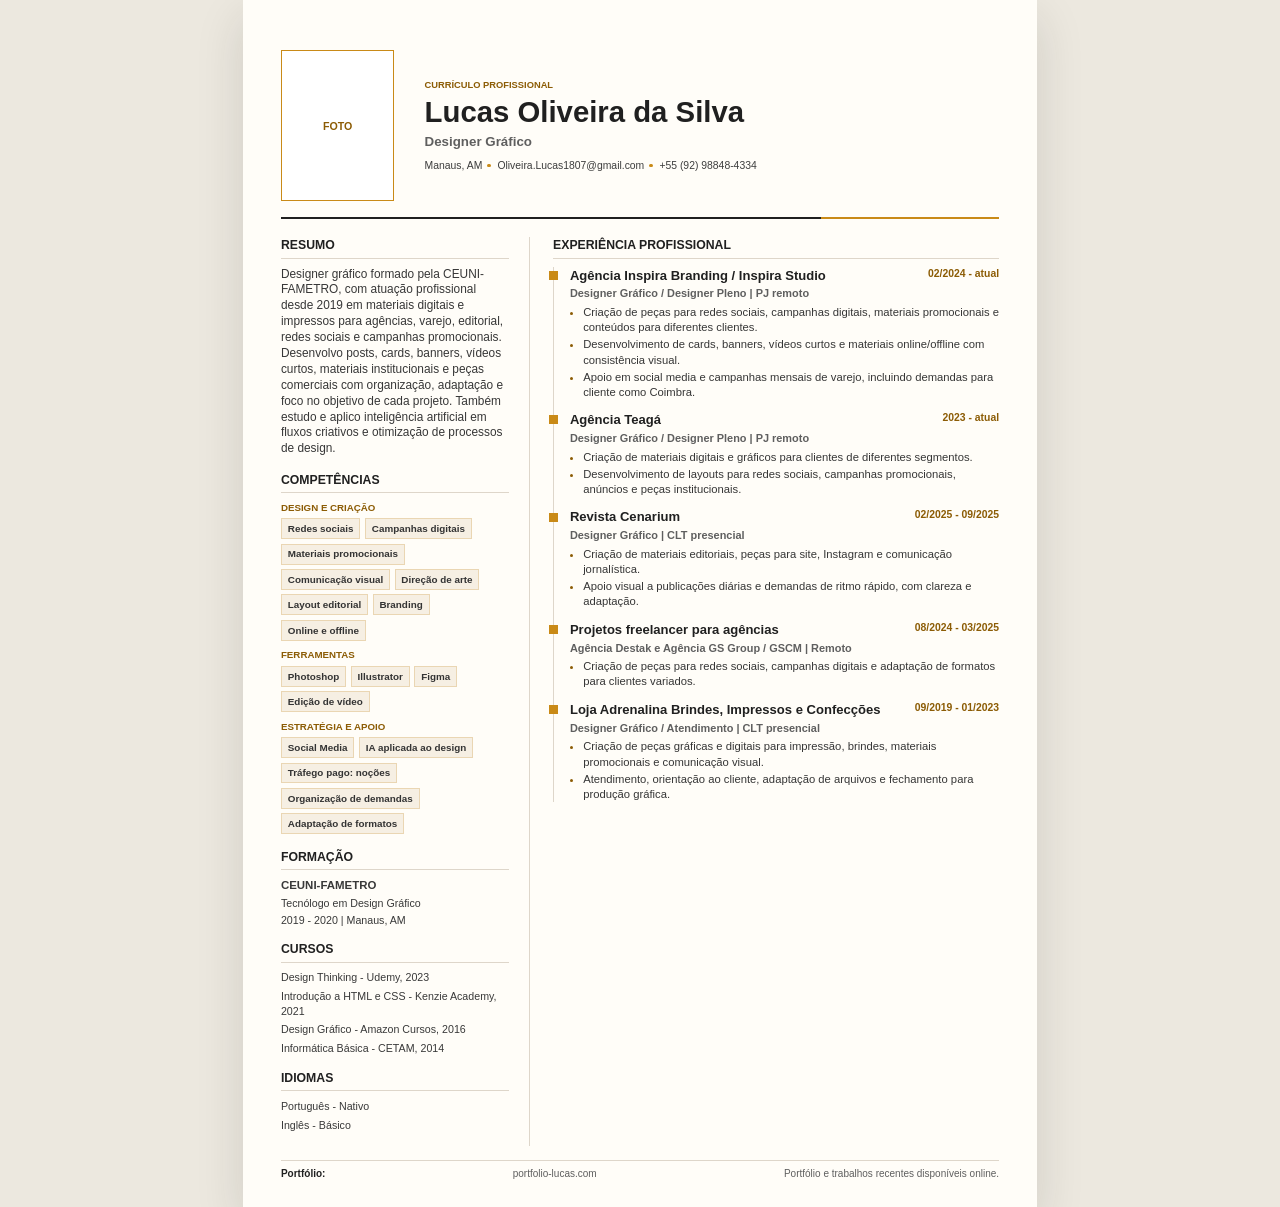
==== index.html @ 4b121ccd "Adicionar curriculo para GitHub Pages" ====
<!DOCTYPE html>
<!-- saved from url=(0108)file:///C:/Users/prov1/Documents/CURRICULO/curriculo/Curr%C3%ADculo%20-%20Lucas%20Oliveira%20da%20Silva.html -->
<html lang="pt-BR"><head><meta http-equiv="Content-Type" content="text/html; charset=UTF-8">
  
  <meta name="viewport" content="width=device-width, initial-scale=1.0">
  <title>Currículo - Lucas Oliveira da Silva</title>
  <link rel="preconnect" href="https://fonts.googleapis.com/">
  <link rel="preconnect" href="https://fonts.gstatic.com/" crossorigin="">
  <link href="./curriculo-lucas-oliveira_files/css2" rel="stylesheet">
  <link rel="stylesheet" href="./curriculo-lucas-oliveira_files/curriculo-lucas-oliveira.css">
</head>
<body>
  <main class="page">
    <header class="hero">
      <div class="photo-frame photo-empty" aria-label="Espaço para foto profissional">
        <img src="./assets/foto-lucas.jpg" alt="Foto profissional de Lucas Oliveira da Silva" onerror="this.style.display=&#39;none&#39;; this.parentElement.classList.add(&#39;photo-empty&#39;);" style="display: none;">
        <span>Foto</span>
      </div>

      <section class="identity" aria-label="Identificação profissional">
        <p class="eyebrow">Currículo profissional</p>
        <h1>Lucas Oliveira da Silva</h1>
        <p class="role">Designer Gráfico</p>
        <ul class="contact-list">
          <li>Manaus, AM</li>
          <li><a href="mailto:Oliveira.Lucas1807@gmail.com">Oliveira.Lucas1807@gmail.com</a></li>
          <li><a href="tel:+5592988484334">+55 (92) 98848-4334</a></li>
        </ul>
      </section>
    </header>

    <div class="content-grid">
      <aside class="sidebar">
        <section class="section">
          <h2>Resumo</h2>
          <p>
            Designer gráfico formado pela CEUNI-FAMETRO, com atuação profissional desde 2019 em materiais digitais e impressos para agências, varejo, editorial, redes sociais e campanhas promocionais. Desenvolvo posts, cards, banners, vídeos curtos, materiais institucionais e peças comerciais com organização, adaptação e foco no objetivo de cada projeto. Também estudo e aplico inteligência artificial em fluxos criativos e otimização de processos de design.
          </p>
        </section>

        <section class="section">
          <h2>Competências</h2>
          <h3>Design e criação</h3>
          <div class="tag-list">
            <span>Redes sociais</span>
            <span>Campanhas digitais</span>
            <span>Materiais promocionais</span>
            <span>Comunicação visual</span>
            <span>Direção de arte</span>
            <span>Layout editorial</span>
            <span>Branding</span>
            <span>Online e offline</span>
          </div>

          <h3>Ferramentas</h3>
          <div class="tag-list">
            <span>Photoshop</span>
            <span>Illustrator</span>
            <span>Figma</span>
            <span>Edição de vídeo</span>
          </div>

          <h3>Estratégia e apoio</h3>
          <div class="tag-list">
            <span>Social Media</span>
            <span>IA aplicada ao design</span>
            <span>Tráfego pago: noções</span>
            <span>Organização de demandas</span>
            <span>Adaptação de formatos</span>
          </div>
        </section>

        <section class="section compact-section">
          <h2>Formação</h2>
          <article class="mini-item">
            <strong>CEUNI-FAMETRO</strong>
            <span>Tecnólogo em Design Gráfico</span>
            <span>2019 - 2020 | Manaus, AM</span>
          </article>
        </section>

        <section class="section compact-section">
          <h2>Cursos</h2>
          <ul class="clean-list">
            <li>Design Thinking - Udemy, 2023</li>
            <li>Introdução a HTML e CSS - Kenzie Academy, 2021</li>
            <li>Design Gráfico - Amazon Cursos, 2016</li>
            <li>Informática Básica - CETAM, 2014</li>
          </ul>
        </section>

        <section class="section compact-section">
          <h2>Idiomas</h2>
          <ul class="clean-list two-column">
            <li>Português - Nativo</li>
            <li>Inglês - Básico</li>
          </ul>
        </section>
      </aside>

      <section class="main-column">
        <section class="section experience-section">
          <h2>Experiência profissional</h2>

          <article class="experience-item">
            <div class="experience-head">
              <div>
                <h3>Agência Inspira Branding / Inspira Studio</h3>
                <p>Designer Gráfico / Designer Pleno | PJ remoto</p>
              </div>
              <span>02/2024 - atual</span>
            </div>
            <ul>
              <li>Criação de peças para redes sociais, campanhas digitais, materiais promocionais e conteúdos para diferentes clientes.</li>
              <li>Desenvolvimento de cards, banners, vídeos curtos e materiais online/offline com consistência visual.</li>
              <li>Apoio em social media e campanhas mensais de varejo, incluindo demandas para cliente como Coimbra.</li>
            </ul>
          </article>

          <article class="experience-item">
            <div class="experience-head">
              <div>
                <h3>Agência Teagá</h3>
                <p>Designer Gráfico / Designer Pleno | PJ remoto</p>
              </div>
              <span>2023 - atual</span>
            </div>
            <ul>
              <li>Criação de materiais digitais e gráficos para clientes de diferentes segmentos.</li>
              <li>Desenvolvimento de layouts para redes sociais, campanhas promocionais, anúncios e peças institucionais.</li>
            </ul>
          </article>

          <article class="experience-item">
            <div class="experience-head">
              <div>
                <h3>Revista Cenarium</h3>
                <p>Designer Gráfico | CLT presencial</p>
              </div>
              <span>02/2025 - 09/2025</span>
            </div>
            <ul>
              <li>Criação de materiais editoriais, peças para site, Instagram e comunicação jornalística.</li>
              <li>Apoio visual a publicações diárias e demandas de ritmo rápido, com clareza e adaptação.</li>
            </ul>
          </article>

          <article class="experience-item">
            <div class="experience-head">
              <div>
                <h3>Projetos freelancer para agências</h3>
                <p>Agência Destak e Agência GS Group / GSCM | Remoto</p>
              </div>
              <span>08/2024 - 03/2025</span>
            </div>
            <ul>
              <li>Criação de peças para redes sociais, campanhas digitais e adaptação de formatos para clientes variados.</li>
            </ul>
          </article>

          <article class="experience-item">
            <div class="experience-head">
              <div>
                <h3>Loja Adrenalina Brindes, Impressos e Confecções</h3>
                <p>Designer Gráfico / Atendimento | CLT presencial</p>
              </div>
              <span>09/2019 - 01/2023</span>
            </div>
            <ul>
              <li>Criação de peças gráficas e digitais para impressão, brindes, materiais promocionais e comunicação visual.</li>
              <li>Atendimento, orientação ao cliente, adaptação de arquivos e fechamento para produção gráfica.</li>
            </ul>
          </article>
        </section>
      </section>
    </div>

    <footer class="footer">
      <strong>Portfólio:</strong> portfolio-lucas.com
      <span>Portfólio e trabalhos recentes disponíveis online.</span>
    </footer>
  </main>


</body></html>
---- curriculo-lucas-oliveira_files/curriculo-lucas-oliveira.css ----
:root {
  --paper: #fffdf8;
  --ink: #202020;
  --muted: #5f5f5f;
  --soft: #eee7dc;
  --line: #ded6ca;
  --accent: #c98a17;
  --accent-dark: #8c5c05;
  --tag: #f6efe3;
  --white: #ffffff;
}

* {
  box-sizing: border-box;
}

html {
  background: #ece8df;
}

body {
  margin: 0;
  color: var(--ink);
  font-family: "Inter", Arial, Helvetica, sans-serif;
  font-size: 8.9pt;
  line-height: 1.34;
  -webkit-print-color-adjust: exact;
  print-color-adjust: exact;
}

a {
  color: inherit;
  text-decoration: none;
}

.page {
  width: 210mm;
  min-height: 297mm;
  margin: 0 auto;
  padding: 8.5mm 10mm 7mm;
  background: var(--paper);
  box-shadow: 0 18px 45px rgba(32, 32, 32, 0.14);
}

.hero {
  display: grid;
  grid-template-columns: 32mm 1fr;
  gap: 6mm;
  align-items: center;
  padding: 4.8mm 0 4.2mm;
  border-bottom: 2px solid var(--ink);
  position: relative;
}

.hero::after {
  content: "";
  position: absolute;
  right: 0;
  bottom: -2px;
  width: 47mm;
  height: 2px;
  background: var(--accent);
}

.photo-frame {
  width: 30mm;
  height: 40mm;
  border: 1.5px solid var(--accent);
  background: var(--white);
  display: grid;
  place-items: center;
  overflow: hidden;
}

.photo-frame img {
  width: 100%;
  height: 100%;
  object-fit: cover;
  display: block;
}

.photo-frame span {
  display: none;
  color: var(--accent-dark);
  font-family: "Montserrat", Arial, sans-serif;
  font-size: 8pt;
  font-weight: 700;
  text-transform: uppercase;
}

.photo-frame.photo-empty span {
  display: block;
}

.eyebrow {
  margin: 0 0 1.5mm;
  color: var(--accent-dark);
  font-family: "Montserrat", Arial, sans-serif;
  font-size: 7pt;
  font-weight: 700;
  letter-spacing: 0;
  text-transform: uppercase;
}

h1,
h2,
h3 {
  margin: 0;
  font-family: "Montserrat", Arial, Helvetica, sans-serif;
  letter-spacing: 0;
}

h1 {
  font-size: 22pt;
  line-height: 1;
  font-weight: 800;
}

.role {
  margin: 1.6mm 0 2.2mm;
  color: var(--muted);
  font-size: 10pt;
  font-weight: 600;
}

.contact-list {
  display: flex;
  flex-wrap: wrap;
  gap: 1.5mm 4mm;
  margin: 0;
  padding: 0;
  color: #3d3d3d;
  font-size: 7.8pt;
  list-style: none;
}

.contact-list li {
  position: relative;
  white-space: nowrap;
}

.contact-list li:not(:last-child)::after {
  content: "";
  position: absolute;
  top: 50%;
  right: -2.2mm;
  width: 1mm;
  height: 1mm;
  border-radius: 50%;
  background: var(--accent);
  transform: translateY(-50%);
}

.content-grid {
  display: grid;
  grid-template-columns: 66mm 1fr;
  gap: 6mm;
  padding-top: 4.8mm;
}

.sidebar {
  padding-right: 5.5mm;
  border-right: 1px solid var(--line);
}

.section {
  margin-bottom: 3.8mm;
}

.section h2 {
  margin-bottom: 2mm;
  padding-bottom: 1.1mm;
  border-bottom: 1px solid var(--line);
  font-size: 9.2pt;
  font-weight: 800;
  text-transform: uppercase;
}

.section h3 {
  margin: 2mm 0 1.2mm;
  color: var(--accent-dark);
  font-size: 7.3pt;
  font-weight: 800;
  text-transform: uppercase;
}

.section p {
  margin: 0 0 2mm;
  color: #373737;
}

.tag-list {
  display: flex;
  flex-wrap: wrap;
  gap: 1.2mm;
}

.tag-list span,
.highlight-grid span {
  border: 1px solid #ead6b3;
  background: var(--tag);
  color: #333333;
  font-size: 7.4pt;
  font-weight: 600;
  line-height: 1.15;
  padding: 1mm 1.55mm;
}

.mini-item,
.clean-list {
  color: #393939;
  font-size: 8pt;
}

.mini-item {
  display: grid;
  gap: 0.7mm;
}

.mini-item strong {
  font-size: 8.6pt;
}

.clean-list {
  display: grid;
  gap: 1.2mm;
  margin: 0;
  padding: 0;
  list-style: none;
}

.two-column {
  grid-template-columns: 1fr;
}

.experience-section {
  margin-bottom: 4mm;
}

.experience-item {
  position: relative;
  padding: 0 0 3mm 4.2mm;
  border-left: 1px solid var(--line);
}

.experience-item::before {
  content: "";
  position: absolute;
  left: -1.35mm;
  top: 1.1mm;
  width: 2.4mm;
  height: 2.4mm;
  background: var(--accent);
}

.experience-item:last-child {
  padding-bottom: 0;
}

.experience-head {
  display: grid;
  grid-template-columns: 1fr auto;
  gap: 4mm;
  align-items: start;
  margin-bottom: 1.1mm;
}

.experience-head h3 {
  margin: 0 0 0.6mm;
  color: var(--ink);
  font-size: 9.8pt;
  font-weight: 800;
  text-transform: none;
}

.experience-head p {
  margin: 0;
  color: var(--muted);
  font-size: 8.2pt;
  font-weight: 600;
}

.experience-head span {
  color: var(--accent-dark);
  font-size: 7.8pt;
  font-weight: 800;
  white-space: nowrap;
}

.experience-item ul {
  display: grid;
  gap: 0.55mm;
  margin: 0;
  padding-left: 3.5mm;
  color: #363636;
  font-size: 8.45pt;
}

.experience-item li::marker {
  color: var(--accent-dark);
}

.highlights {
  margin-top: 2mm;
}

.highlight-grid {
  display: grid;
  grid-template-columns: repeat(2, 1fr);
  gap: 1.5mm;
}

.footer {
  display: flex;
  justify-content: space-between;
  gap: 4mm;
  margin-top: 3.5mm;
  padding-top: 1.8mm;
  border-top: 1px solid var(--line);
  color: var(--muted);
  font-size: 7.5pt;
}

.footer strong {
  color: var(--ink);
}

@page {
  size: A4;
  margin: 0;
}

@media print {
  html,
  body {
    width: 210mm;
    min-height: 297mm;
    background: var(--paper);
  }

  .page {
    width: 210mm;
    height: 297mm;
    min-height: 0;
    margin: 0;
    box-shadow: none;
    overflow: hidden;
  }

  a {
    color: inherit;
  }

  .experience-item,
  .section,
  .hero,
  .footer {
    break-inside: avoid;
  }
}

@media screen and (max-width: 860px) {
  .page {
    width: 100%;
    min-height: auto;
    padding: 24px;
  }

  .hero,
  .content-grid,
  .experience-head,
  .footer {
    grid-template-columns: 1fr;
  }

  .hero {
    display: flex;
    align-items: flex-start;
  }

  .content-grid {
    display: block;
  }

  .sidebar {
    padding-right: 0;
    border-right: 0;
  }

  .experience-head {
    display: grid;
    gap: 3px;
  }

  .footer {
    display: grid;
  }
}
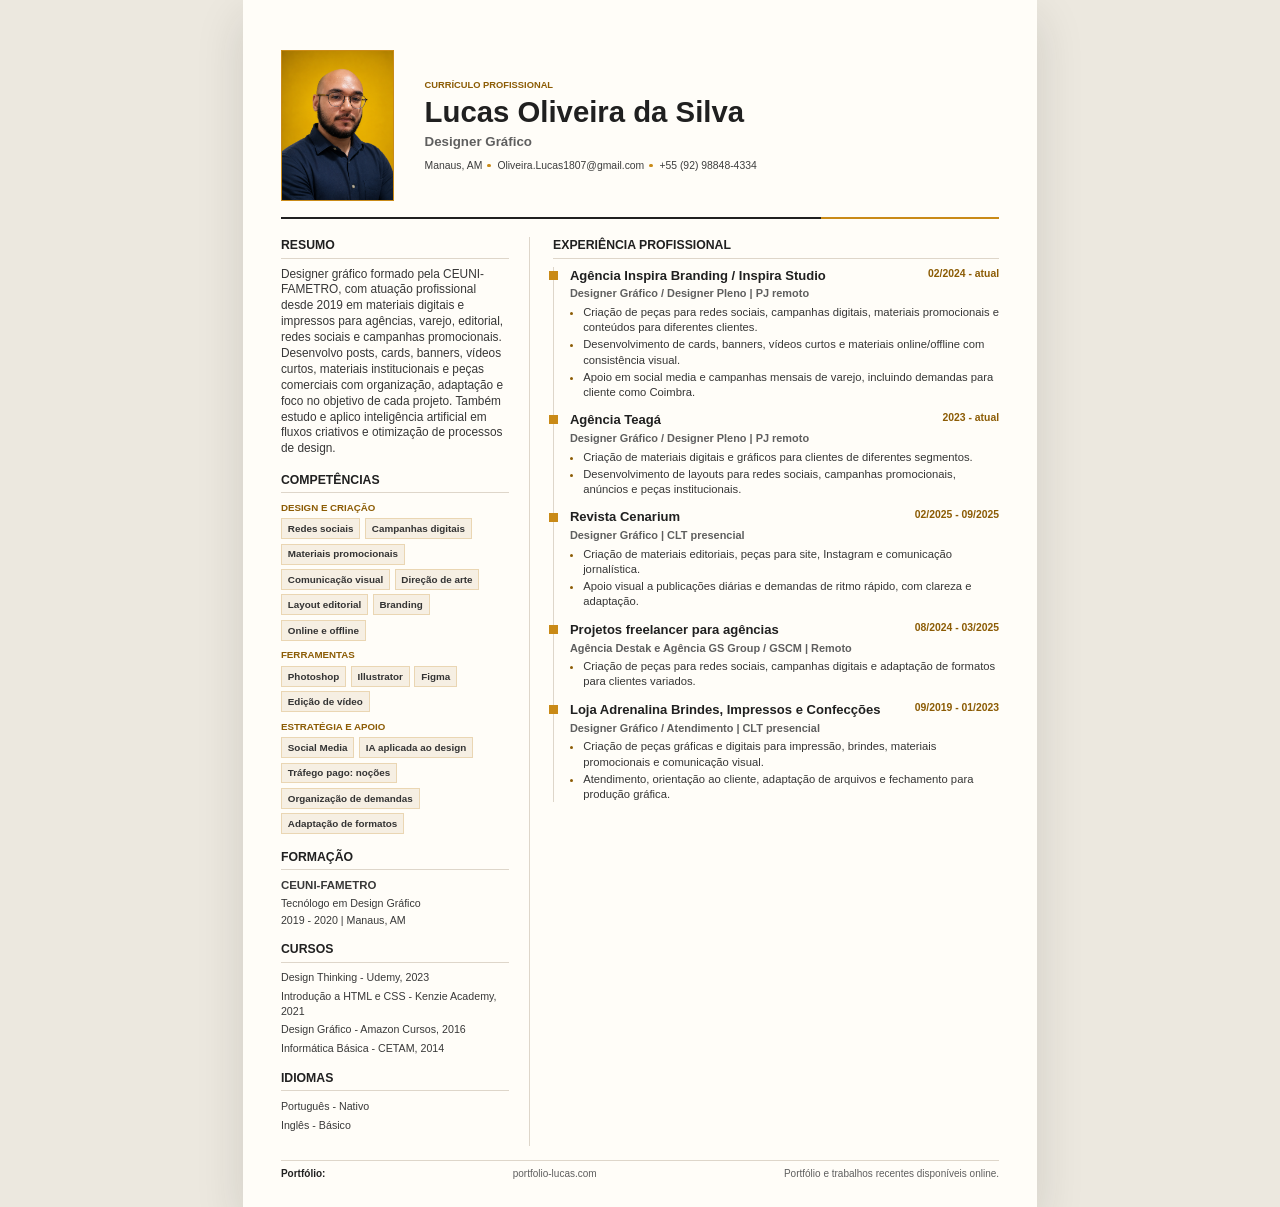
==== commit 08ac1031: "Adicionar foto ao curriculo" ====
--- a/index.html
+++ b/index.html
@@ -12,8 +12,8 @@
 <body>
   <main class="page">
     <header class="hero">
-      <div class="photo-frame photo-empty" aria-label="Espaço para foto profissional">
-        <img src="./assets/foto-lucas.jpg" alt="Foto profissional de Lucas Oliveira da Silva" onerror="this.style.display=&#39;none&#39;; this.parentElement.classList.add(&#39;photo-empty&#39;);" style="display: none;">
+      <div class="photo-frame" aria-label="Espaço para foto profissional">
+        <img src="./assets/foto-lucas.png" alt="Foto profissional de Lucas Oliveira da Silva" onerror="this.style.display=&#39;none&#39;; this.parentElement.classList.add(&#39;photo-empty&#39;);">
         <span>Foto</span>
       </div>
 
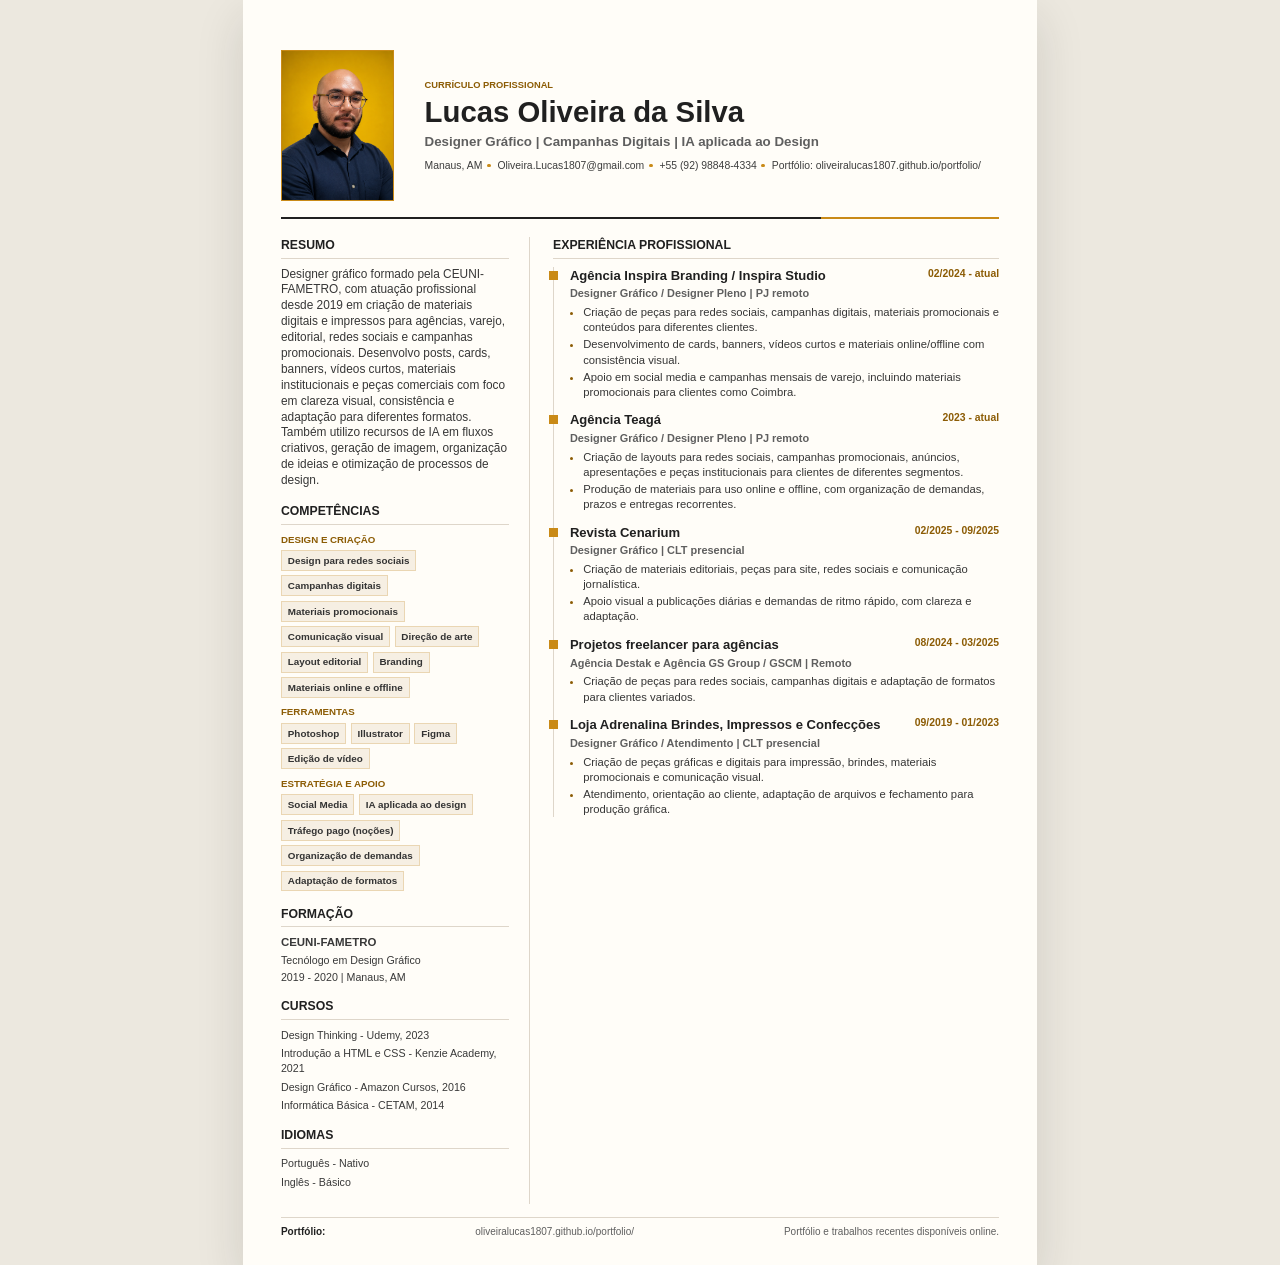
==== commit b614d8ac: "Refinar curriculo online" ====
--- a/index.html
+++ b/index.html
@@ -20,11 +20,12 @@
       <section class="identity" aria-label="Identificação profissional">
         <p class="eyebrow">Currículo profissional</p>
         <h1>Lucas Oliveira da Silva</h1>
-        <p class="role">Designer Gráfico</p>
+        <p class="role">Designer Gráfico | Campanhas Digitais | IA aplicada ao Design</p>
         <ul class="contact-list">
           <li>Manaus, AM</li>
           <li><a href="mailto:Oliveira.Lucas1807@gmail.com">Oliveira.Lucas1807@gmail.com</a></li>
           <li><a href="tel:+5592988484334">+55 (92) 98848-4334</a></li>
+          <li>Portfólio: <a href="https://oliveiralucas1807.github.io/portfolio/">oliveiralucas1807.github.io/portfolio/</a></li>
         </ul>
       </section>
     </header>
@@ -34,7 +35,7 @@
         <section class="section">
           <h2>Resumo</h2>
           <p>
-            Designer gráfico formado pela CEUNI-FAMETRO, com atuação profissional desde 2019 em materiais digitais e impressos para agências, varejo, editorial, redes sociais e campanhas promocionais. Desenvolvo posts, cards, banners, vídeos curtos, materiais institucionais e peças comerciais com organização, adaptação e foco no objetivo de cada projeto. Também estudo e aplico inteligência artificial em fluxos criativos e otimização de processos de design.
+            Designer gráfico formado pela CEUNI-FAMETRO, com atuação profissional desde 2019 em criação de materiais digitais e impressos para agências, varejo, editorial, redes sociais e campanhas promocionais. Desenvolvo posts, cards, banners, vídeos curtos, materiais institucionais e peças comerciais com foco em clareza visual, consistência e adaptação para diferentes formatos. Também utilizo recursos de IA em fluxos criativos, geração de imagem, organização de ideias e otimização de processos de design.
           </p>
         </section>
 
@@ -42,14 +43,14 @@
           <h2>Competências</h2>
           <h3>Design e criação</h3>
           <div class="tag-list">
-            <span>Redes sociais</span>
+            <span>Design para redes sociais</span>
             <span>Campanhas digitais</span>
             <span>Materiais promocionais</span>
             <span>Comunicação visual</span>
             <span>Direção de arte</span>
             <span>Layout editorial</span>
             <span>Branding</span>
-            <span>Online e offline</span>
+            <span>Materiais online e offline</span>
           </div>
 
           <h3>Ferramentas</h3>
@@ -64,7 +65,7 @@
           <div class="tag-list">
             <span>Social Media</span>
             <span>IA aplicada ao design</span>
-            <span>Tráfego pago: noções</span>
+            <span>Tráfego pago (noções)</span>
             <span>Organização de demandas</span>
             <span>Adaptação de formatos</span>
           </div>
@@ -113,7 +114,7 @@
             <ul>
               <li>Criação de peças para redes sociais, campanhas digitais, materiais promocionais e conteúdos para diferentes clientes.</li>
               <li>Desenvolvimento de cards, banners, vídeos curtos e materiais online/offline com consistência visual.</li>
-              <li>Apoio em social media e campanhas mensais de varejo, incluindo demandas para cliente como Coimbra.</li>
+              <li>Apoio em social media e campanhas mensais de varejo, incluindo materiais promocionais para clientes como Coimbra.</li>
             </ul>
           </article>
 
@@ -126,8 +127,8 @@
               <span>2023 - atual</span>
             </div>
             <ul>
-              <li>Criação de materiais digitais e gráficos para clientes de diferentes segmentos.</li>
-              <li>Desenvolvimento de layouts para redes sociais, campanhas promocionais, anúncios e peças institucionais.</li>
+              <li>Criação de layouts para redes sociais, campanhas promocionais, anúncios, apresentações e peças institucionais para clientes de diferentes segmentos.</li>
+              <li>Produção de materiais para uso online e offline, com organização de demandas, prazos e entregas recorrentes.</li>
             </ul>
           </article>
 
@@ -140,7 +141,7 @@
               <span>02/2025 - 09/2025</span>
             </div>
             <ul>
-              <li>Criação de materiais editoriais, peças para site, Instagram e comunicação jornalística.</li>
+              <li>Criação de materiais editoriais, peças para site, redes sociais e comunicação jornalística.</li>
               <li>Apoio visual a publicações diárias e demandas de ritmo rápido, com clareza e adaptação.</li>
             </ul>
           </article>
@@ -176,7 +177,7 @@
     </div>
 
     <footer class="footer">
-      <strong>Portfólio:</strong> portfolio-lucas.com
+      <strong>Portfólio:</strong> <a href="https://oliveiralucas1807.github.io/portfolio/">oliveiralucas1807.github.io/portfolio/</a>
       <span>Portfólio e trabalhos recentes disponíveis online.</span>
     </footer>
   </main>
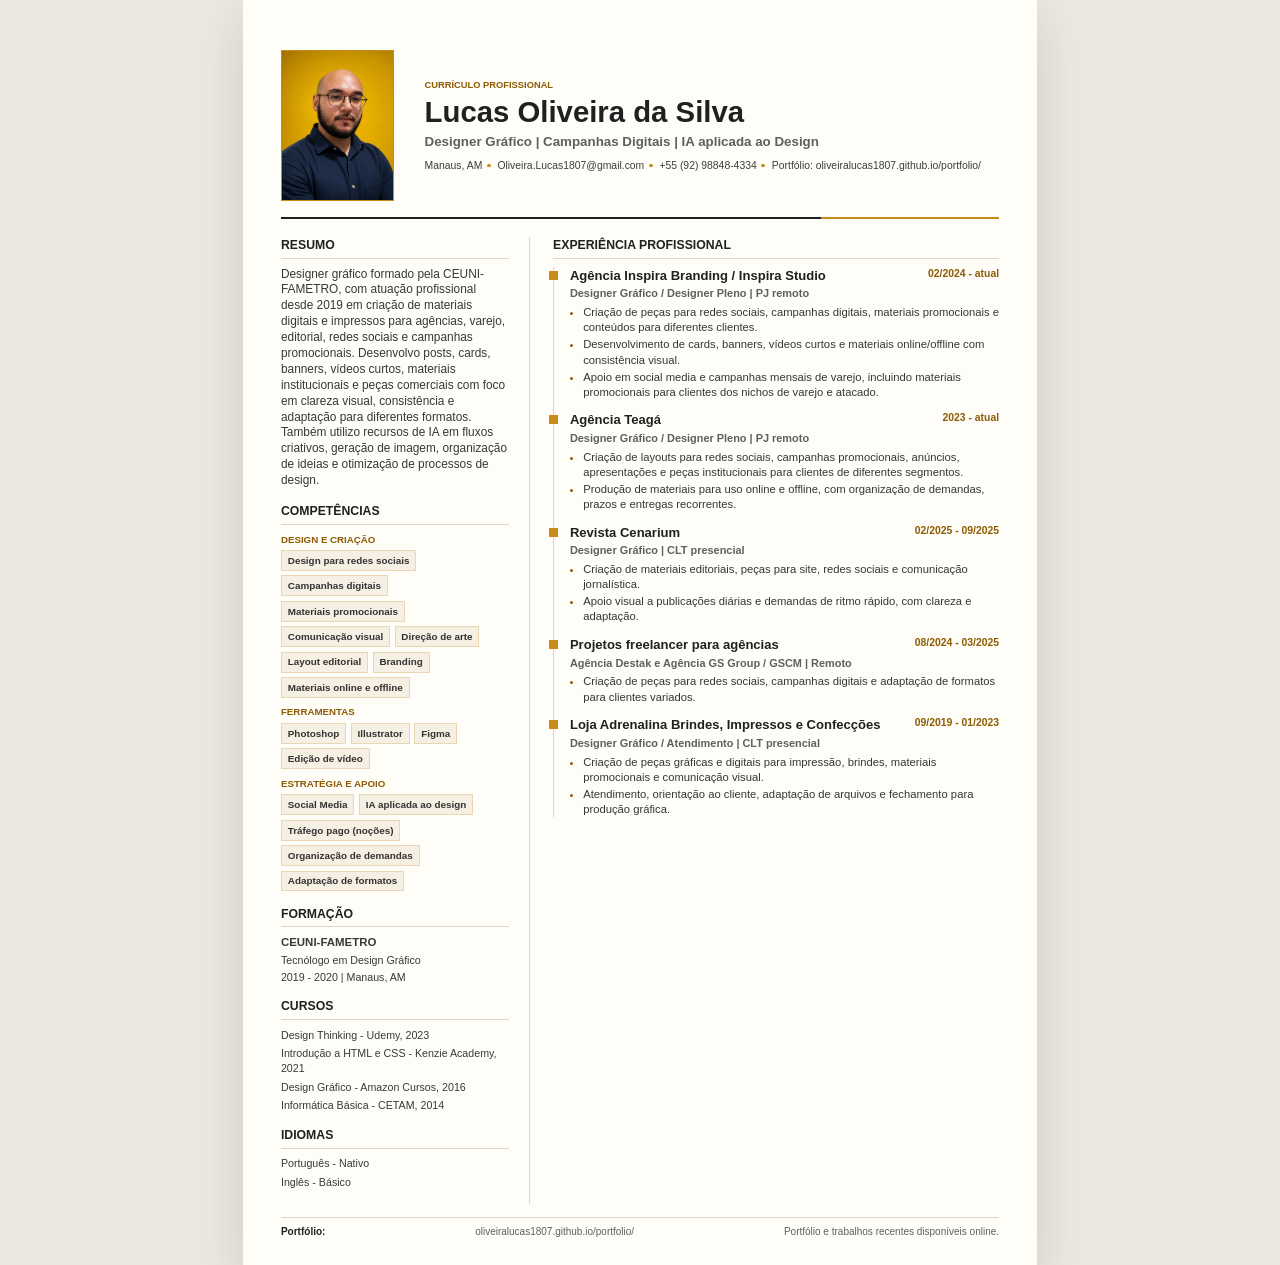
==== commit 50d78ced: "Ajustar descricao da Inspira" ====
--- a/index.html
+++ b/index.html
@@ -114,7 +114,7 @@
             <ul>
               <li>Criação de peças para redes sociais, campanhas digitais, materiais promocionais e conteúdos para diferentes clientes.</li>
               <li>Desenvolvimento de cards, banners, vídeos curtos e materiais online/offline com consistência visual.</li>
-              <li>Apoio em social media e campanhas mensais de varejo, incluindo materiais promocionais para clientes como Coimbra.</li>
+              <li>Apoio em social media e campanhas mensais de varejo, incluindo materiais promocionais para clientes dos nichos de varejo e atacado.</li>
             </ul>
           </article>
 
